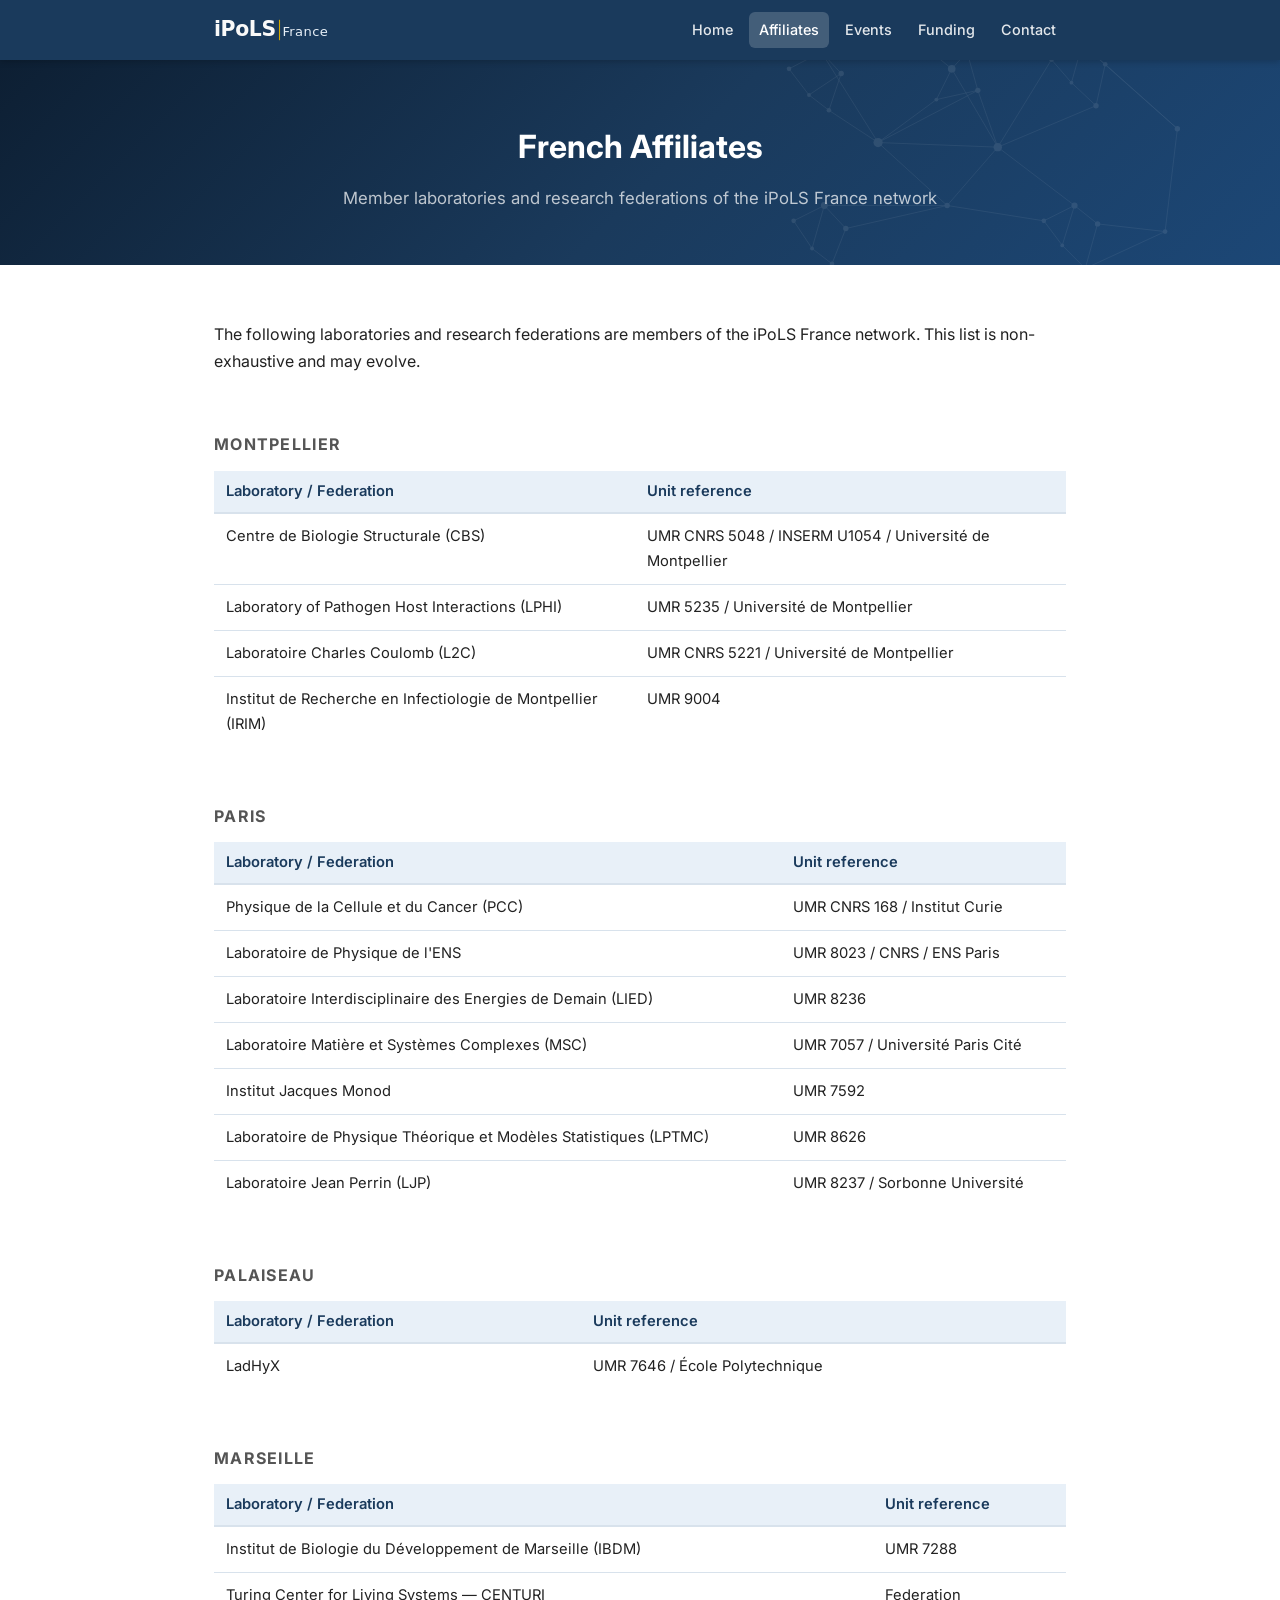
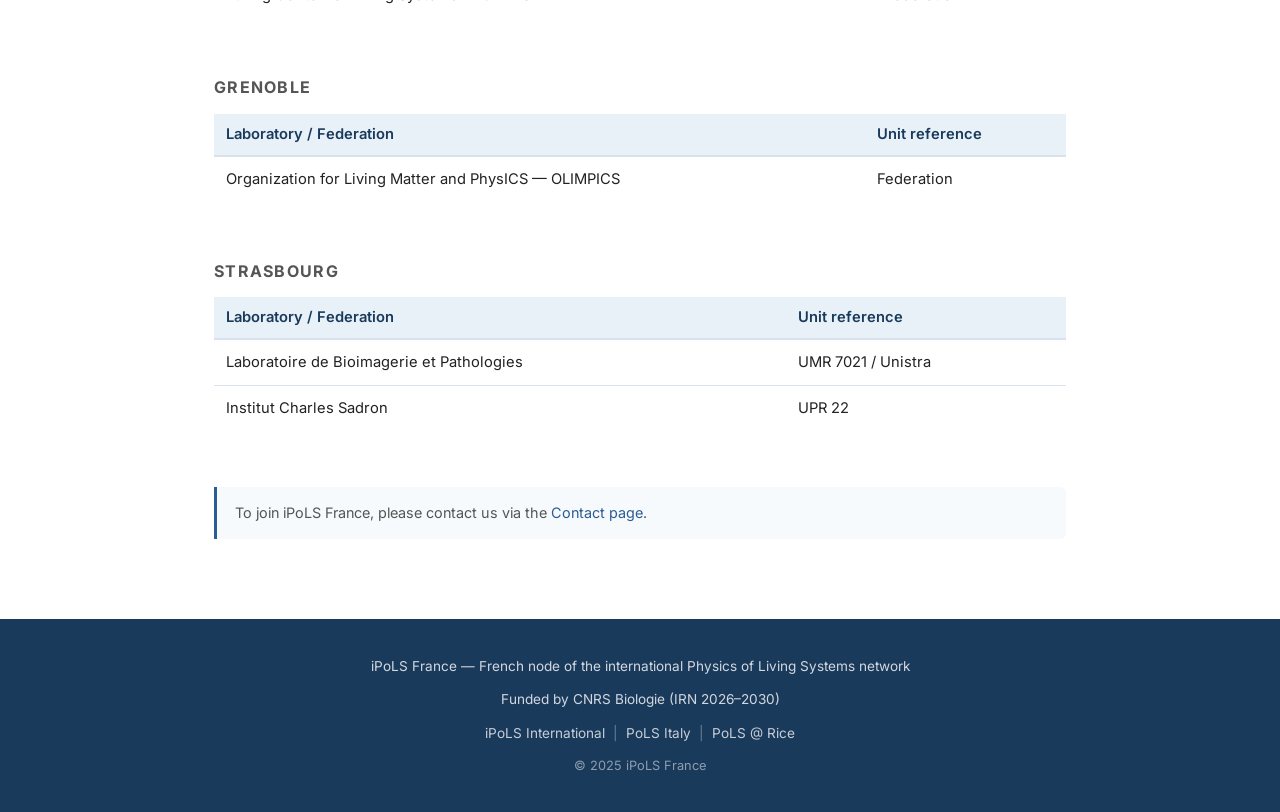
==== affiliates.html @ 7dacf01f "v1.0" ====
<!DOCTYPE html>
<html lang="en">
<head>
  <meta charset="UTF-8">
  <meta name="viewport" content="width=device-width, initial-scale=1.0">
  <title>Affiliates — iPoLS France</title>
  <meta name="description" content="Laboratories and research federations members of the iPoLS France network.">
  <link rel="stylesheet" href="style.css">
</head>
<body>

<header>
  <div class="nav-inner">
    <!-- Logo to be added: replace the text 'iPoLS France' in the header with an <img> tag once the logo is ready
    <a href="index.html" class="site-name">iPoLS France</a> -->
    <a href="index.html" class="site-name">
      <img src="assets/logo.svg" alt="iPoLS France" height="32">
    </a>
    <button class="nav-toggle" aria-label="Toggle navigation" onclick="this.nextElementSibling.classList.toggle('open')">
      <span></span><span></span><span></span>
    </button>
    <nav>
      <a href="index.html">Home</a>
      <a href="affiliates.html" class="active">Affiliates</a>
      <a href="events.html">Events</a>
      <a href="funding.html">Funding</a>
      <a href="contact.html">Contact</a>
    </nav>
  </div>
</header>

<div class="page-hero">
  <div class="hero-content">
    <h1>French Affiliates</h1>
    <p class="subtitle">Member laboratories and research federations of the iPoLS France network</p>
  </div>
</div>

<main>
  <div class="container">

    <section>
      <p>
        The following laboratories and research federations are members of the iPoLS France
        network. This list is non-exhaustive and may evolve.
      </p>
    </section>

    <!-- Montpellier -->
    <section>
      <div class="city-group">
        <div class="city-heading">Montpellier</div>
        <table class="affiliate-table">
          <thead>
            <tr>
              <th>Laboratory / Federation</th>
              <th>Unit reference</th>
              <!-- <th>Contact</th> -->
            </tr>
          </thead>
          <tbody>
            <tr>
              <td>Centre de Biologie Structurale (CBS)</td>
              <td>UMR CNRS 5048 / INSERM U1054 / Université de Montpellier</td>
              <!-- <td>Luca Ciandrini <span class="coordinator-badge">coordinator</span></td> -->
            </tr>
            <tr>
              <td>Laboratory of Pathogen Host Interactions (LPHI)</td>
              <td>UMR 5235 / Université de Montpellier</td>
              <!-- <td></td> -->
            </tr>
            <tr>
              <td>Laboratoire Charles Coulomb (L2C)</td>
              <td>UMR CNRS 5221 / Université de Montpellier</td>
              <!-- <td></td> -->
            </tr>
            <tr>
              <td>Institut de Recherche en Infectiologie de Montpellier (IRIM)</td>
              <td>UMR 9004</td>
              <!-- <td></td> -->
            </tr>
          </tbody>
        </table>
      </div>
    </section>

    <!-- Paris -->
    <section>
      <div class="city-group">
        <div class="city-heading">Paris</div>
        <table class="affiliate-table">
          <thead>
            <tr>
              <th>Laboratory / Federation</th>
              <th>Unit reference</th>
              <!-- <th>Contact</th> -->
            </tr>
          </thead>
          <tbody>
            <tr>
              <td>Physique de la Cellule et du Cancer (PCC)</td>
              <td>UMR CNRS 168 / Institut Curie</td>
              <!-- <td></td> -->
            </tr>
            <tr>
              <td>Laboratoire de Physique de l'ENS</td>
              <td>UMR 8023 / CNRS / ENS Paris</td>
              <!-- <td></td> -->
            </tr>
            <tr>
              <td>Laboratoire Interdisciplinaire des Energies de Demain (LIED)</td>
              <td>UMR 8236</td>
              <!-- <td></td> -->
            </tr>
            <tr>
              <td>Laboratoire Matière et Systèmes Complexes (MSC)</td>
              <td>UMR 7057 / Université Paris Cité</td>
              <!-- <td></td> -->
            </tr>
            <tr>
              <td>Institut Jacques Monod</td>
              <td>UMR 7592</td>
              <!-- <td></td> -->
            </tr>
            <tr>
              <td>Laboratoire de Physique Théorique et Modèles Statistiques (LPTMC)</td>
              <td>UMR 8626</td>
              <!-- <td></td> -->
            </tr>
            <tr>
              <td>Laboratoire Jean Perrin (LJP)</td>
              <td>UMR 8237 / Sorbonne Université</td>
              <!-- <td></td> -->
            </tr>
          </tbody>
        </table>
      </div>
    </section>

    <!-- Palaiseau -->
    <section>
      <div class="city-group">
        <div class="city-heading">Palaiseau</div>
        <table class="affiliate-table">
          <thead>
            <tr>
              <th>Laboratory / Federation</th>
              <th>Unit reference</th>
              <!-- <th>Contact</th> -->
            </tr>
          </thead>
          <tbody>
            <tr>
              <td>LadHyX</td>
              <td>UMR 7646 / École Polytechnique</td>
              <!-- <td></td> -->
            </tr>
          </tbody>
        </table>
      </div>
    </section>

    <!-- Marseille -->
    <section>
      <div class="city-group">
        <div class="city-heading">Marseille</div>
        <table class="affiliate-table">
          <thead>
            <tr>
              <th>Laboratory / Federation</th>
              <th>Unit reference</th>
              <!-- <th>Contact</th> -->
            </tr>
          </thead>
          <tbody>
            <tr>
              <td>Institut de Biologie du Développement de Marseille (IBDM)</td>
              <td>UMR 7288</td>
              <!-- <td></td> -->
            </tr>
            <tr>
              <td>Turing Center for Living Systems — CENTURI</td>
              <td>Federation</td>
              <!-- <td></td> -->
            </tr>
          </tbody>
        </table>
      </div>
    </section>

    <!-- Grenoble -->
    <section>
      <div class="city-group">
        <div class="city-heading">Grenoble</div>
        <table class="affiliate-table">
          <thead>
            <tr>
              <th>Laboratory / Federation</th>
              <th>Unit reference</th>
              <!-- <th>Contact</th> -->
            </tr>
          </thead>
          <tbody>
            <tr>
              <td>Organization for Living Matter and PhysICS — OLIMPICS</td>
              <td>Federation</td>
              <!-- <td></td> -->
            </tr>
          </tbody>
        </table>
      </div>
    </section>

    <!-- Strasbourg -->
    <section>
      <div class="city-group">
        <div class="city-heading">Strasbourg</div>
        <table class="affiliate-table">
          <thead>
            <tr>
              <th>Laboratory / Federation</th>
              <th>Unit reference</th>
              <!-- <th>Contact</th> -->
            </tr>
          </thead>
          <tbody>
            <tr>
              <td>Laboratoire de Bioimagerie et Pathologies</td>
              <td>UMR 7021 / Unistra</td>
              <!-- <td></td> -->
            </tr>
            <tr>
              <td>Institut Charles Sadron</td>
              <td>UPR 22</td>
              <!-- <td></td> -->
            </tr>
          </tbody>
        </table>
      </div>
    </section>

    <!-- Bottom note -->
    <section>
      <div class="affiliates-note">
        To join iPoLS France, please contact us via the <a href="contact.html">Contact page</a>.
      </div>
    </section>

  </div>
</main>

<footer>
  <div class="footer-inner">
    <div>iPoLS France — French node of the international Physics of Living Systems network</div>
    <div>Funded by CNRS Biologie (IRN 2026–2030)</div>
    <div class="footer-links">
      <a href="https://ipolsnetwork.web.illinois.edu/" target="_blank" rel="noopener">iPoLS International</a>
      <span class="footer-sep">|</span>
      <a href="http://pols_italy.unimi.it" target="_blank" rel="noopener">PoLS Italy</a>
      <span class="footer-sep">|</span>
      <a href="https://pols.rice.edu/" target="_blank" rel="noopener">PoLS @ Rice</a>
    </div>
    <div class="footer-copy">© 2025 iPoLS France</div>
  </div>
</footer>

</body>
</html>
---- style.css ----
/* =============================================================
   iPoLS France — Shared Stylesheet
   ============================================================= */

@import url('https://fonts.googleapis.com/css2?family=Inter:wght@300;400;500;600;700&display=swap');

/* ----- Reset & base ----- */
*, *::before, *::after {
  box-sizing: border-box;
  margin: 0;
  padding: 0;
}

:root {
  --accent:       #1a3a5c;
  --accent-light: #2b5c94;
  --accent-pale:  #e8f0f8;
  --text:         #222;
  --muted:        #555;
  --border:       #d8e2ec;
  --bg:           #fff;
  --card-bg:      #f7fafd;
  --radius:       6px;
  --max-width:    900px;
  --nav-height:   60px;
}

html {
  scroll-behavior: smooth;
}

body {
  font-family: 'Inter', system-ui, -apple-system, sans-serif;
  font-size: 16px;
  line-height: 1.7;
  color: var(--text);
  background: var(--bg);
}

a {
  color: var(--accent-light);
  text-decoration: none;
}
a:hover {
  text-decoration: underline;
  color: var(--accent);
}

img {
  max-width: 100%;
  display: block;
}

/* ----- Layout wrapper ----- */
.container {
  max-width: var(--max-width);
  margin: 0 auto;
  padding: 0 24px;
}

/* =============================================================
   HEADER / NAV
   ============================================================= */
header {
  background: var(--accent);
  color: #fff;
  position: sticky;
  top: 0;
  z-index: 100;
  box-shadow: 0 2px 6px rgba(0,0,0,.18);
}

.nav-inner {
  display: flex;
  align-items: center;
  justify-content: space-between;
  height: var(--nav-height);
  max-width: var(--max-width);
  margin: 0 auto;
  padding: 0 24px;
}

.site-name {
  font-size: 1.15rem;
  font-weight: 700;
  letter-spacing: .02em;
  color: #fff;
  white-space: nowrap;
}
.site-name:hover {
  text-decoration: none;
  opacity: .9;
}

nav {
  display: flex;
  gap: 6px;
  align-items: center;
}

nav a {
  color: rgba(255,255,255,.88);
  font-size: .9rem;
  font-weight: 500;
  padding: 6px 10px;
  border-radius: var(--radius);
  transition: background .15s, color .15s;
}
nav a:hover,
nav a.active {
  background: rgba(255,255,255,.18);
  color: #fff;
  text-decoration: none;
}

/* hamburger — hidden by default */
.nav-toggle {
  display: none;
  flex-direction: column;
  gap: 5px;
  cursor: pointer;
  padding: 4px;
  background: none;
  border: none;
}
.nav-toggle span {
  display: block;
  width: 24px;
  height: 2px;
  background: #fff;
  border-radius: 2px;
  transition: transform .2s;
}

/* =============================================================
   PAGE HERO
   ============================================================= */
.page-hero {
  background: linear-gradient(135deg, #0d1f33 0%, var(--accent) 52%, #1c4776 100%);
  padding: 60px 24px 52px;
  text-align: center;
  position: relative;
  overflow: hidden;
}

/* SVG network decoration — sits behind text via ::after pseudo-element.
   Swap the background-image URL to use a different illustration. */
.page-hero::after {
  content: '';
  position: absolute;
  right: -4%;
  top: -25%;
  width: 54%;
  height: 150%;
  background-image: url('assets/network-deco.svg');
  background-repeat: no-repeat;
  background-size: contain;
  background-position: center;
  opacity: .09;
  pointer-events: none;
}

/* wraps the visible text above the decoration layer */
.hero-content {
  position: relative;
  z-index: 1;
}

.page-hero h1 {
  font-size: 2rem;
  font-weight: 700;
  color: #fff;
  margin-bottom: 10px;
}

.page-hero .subtitle {
  font-size: 1.05rem;
  color: rgba(255,255,255,.72);
  font-weight: 400;
}

/* ── Home page: taller hero, more visible decoration ── */
.page-hero.home-hero {
  padding: 96px 24px 84px;
}

.page-hero.home-hero::after {
  width: 60%;
  height: 165%;
  opacity: .14;
  right: -3%;
  top: -32%;
}

.page-hero.home-hero h1 {
  font-size: 2.6rem;
  margin-bottom: 14px;
}

/* small pill badge above the main title */
.hero-badge {
  display: inline-block;
  background: rgba(255,255,255,.1);
  border: 1px solid rgba(255,255,255,.22);
  color: rgba(255,255,255,.85);
  font-size: .72rem;
  font-weight: 600;
  letter-spacing: .09em;
  text-transform: uppercase;
  padding: 4px 14px;
  border-radius: 20px;
  margin-bottom: 22px;
}

/* ── Photo hero variant (optional — add class="page-hero photo-hero")
   Set --hero-img to a URL when you have a real photo:
   style="--hero-img: url('assets/meeting-2026.jpg')"
   ────────────────────────────────────────────────── */
.page-hero.photo-hero {
  background-image: var(--hero-img, none);
  background-size: cover;
  background-position: center;
}
.page-hero.photo-hero::before {
  content: '';
  position: absolute;
  inset: 0;
  background: rgba(10, 22, 38, .62);
  z-index: 0;
}

/* =============================================================
   MAIN CONTENT
   ============================================================= */
main {
  padding: 56px 0 80px;
}

section {
  margin-bottom: 56px;
}
section:last-child {
  margin-bottom: 0;
}

h2 {
  font-size: 1.35rem;
  font-weight: 600;
  color: var(--accent);
  margin-bottom: 20px;
  padding-bottom: 8px;
  border-bottom: 2px solid var(--accent-pale);
}

h3 {
  font-size: 1.05rem;
  font-weight: 600;
  color: var(--accent);
  margin-bottom: 6px;
}

p {
  margin-bottom: 14px;
  color: var(--text);
}
p:last-child {
  margin-bottom: 0;
}

/* =============================================================
   HOME — WELCOME SECTION
   ============================================================= */
.welcome-text {
  max-width: 720px;
}

/* =============================================================
   HOME — NETWORK CARDS
   ============================================================= */
.network-cards {
  display: grid;
  grid-template-columns: repeat(3, 1fr);
  gap: 20px;
}

.network-card {
  display: flex;
  flex-direction: column;
  justify-content: center;
  align-items: center;
  text-align: center;
  padding: 28px 20px;
  background: var(--card-bg);
  border: 1px solid var(--border);
  border-top: 3px solid var(--accent-light);
  border-radius: var(--radius);
  color: var(--accent);
  font-weight: 600;
  font-size: .95rem;
  box-shadow: 0 1px 4px rgba(26,58,92,.06);
  transition: border-color .15s, box-shadow .2s, background .15s, transform .15s;
  line-height: 1.4;
}

.network-card:hover {
  text-decoration: none;
  background: var(--accent-pale);
  border-color: var(--accent-light);
  border-top-color: var(--accent);
  box-shadow: 0 6px 20px rgba(26,58,92,.14);
  transform: translateY(-2px);
}

.network-card .card-arrow {
  display: block;
  margin-top: 10px;
  font-size: .8rem;
  font-weight: 400;
  color: var(--accent-light);
}

/* =============================================================
   AFFILIATES — CITY GROUPS
   ============================================================= */
.city-group {
  margin-bottom: 36px;
}

.city-heading {
  font-size: 1rem;
  font-weight: 700;
  text-transform: uppercase;
  letter-spacing: .08em;
  color: var(--muted);
  margin-bottom: 12px;
}

.affiliate-table {
  width: 100%;
  border-collapse: collapse;
  font-size: .92rem;
}

.affiliate-table th {
  text-align: left;
  font-weight: 600;
  color: var(--accent);
  padding: 8px 12px;
  background: var(--accent-pale);
  border-bottom: 2px solid var(--border);
}

.affiliate-table td {
  padding: 10px 12px;
  border-bottom: 1px solid var(--border);
  vertical-align: top;
}

.affiliate-table tr:last-child td {
  border-bottom: none;
}

.affiliate-table tr:hover td {
  background: var(--card-bg);
}

.coordinator-badge {
  display: inline-block;
  font-size: .75rem;
  font-weight: 600;
  background: var(--accent);
  color: #fff;
  border-radius: 20px;
  padding: 1px 8px;
  margin-left: 6px;
  vertical-align: middle;
  white-space: nowrap;
}

.affiliates-note {
  margin-top: 32px;
  padding: 14px 18px;
  background: var(--card-bg);
  border-left: 3px solid var(--accent-light);
  border-radius: 0 var(--radius) var(--radius) 0;
  font-size: .9rem;
  color: var(--muted);
}

/* =============================================================
   EVENTS
   ============================================================= */
.event-placeholder {
  padding: 28px 24px;
  background: var(--card-bg);
  border: 1px dashed var(--border);
  border-radius: var(--radius);
  color: var(--muted);
  font-style: italic;
}

.event-note {
  margin-top: 12px;
  font-size: .88rem;
  color: var(--muted);
}

.event-list {
  list-style: none;
  display: flex;
  flex-direction: column;
  gap: 14px;
}

.event-item {
  display: grid;
  grid-template-columns: 64px 1fr;
  gap: 16px;
  align-items: start;
  padding: 16px 20px;
  background: var(--card-bg);
  border: 1px solid var(--border);
  border-left: 3px solid var(--accent-light);
  border-radius: var(--radius);
  box-shadow: 0 1px 4px rgba(26,58,92,.05);
  transition: box-shadow .2s, border-left-color .15s;
}
.event-item:hover {
  box-shadow: 0 4px 14px rgba(26,58,92,.1);
  border-left-color: var(--accent);
}

.event-year {
  font-size: 1.1rem;
  font-weight: 700;
  color: var(--accent);
  padding-top: 2px;
}

.event-title {
  font-weight: 600;
  color: var(--text);
}

.event-meta {
  font-size: .88rem;
  color: var(--muted);
  margin-top: 2px;
}

.event-deadline {
  font-size: .85rem;
  font-weight: 600;
  color: #c0392b;
  margin-top: 5px;
}

.btn-muted {
  background: var(--border);
  color: var(--muted);
  cursor: default;
  box-shadow: none;
}
.btn-muted:hover {
  background: var(--border);
  color: var(--muted);
  box-shadow: none;
  text-decoration: none;
}

/* =============================================================
   PUBLICATIONS (community.html)
   ============================================================= */
.pub-list {
  list-style: none;
  display: flex;
  flex-direction: column;
  gap: 18px;
}

.pub-item {
  padding: 16px 20px;
  background: var(--card-bg);
  border: 1px solid var(--border);
  border-radius: var(--radius);
  font-size: .92rem;
  line-height: 1.6;
}

.pub-authors {
  color: var(--muted);
}

.pub-title {
  font-weight: 600;
  color: var(--text);
  margin: 2px 0;
}

.pub-journal {
  color: var(--muted);
}

.pub-note {
  margin-top: 6px;
  font-size: .82rem;
  color: var(--accent-light);
  font-style: italic;
}

/* =============================================================
   FUNDING
   ============================================================= */
.funding-scheme {
  padding: 32px 28px;
  background: var(--card-bg);
  border: 1px solid var(--border);
  border-radius: var(--radius);
  margin-bottom: 32px;
}

.funding-scheme h2 {
  border-bottom-color: var(--border);
  font-size: 1.2rem;
}

.funding-scheme .scheme-intro {
  color: var(--muted);
  font-size: .93rem;
  margin-bottom: 20px;
}

.fields-list {
  list-style: none;
  display: flex;
  flex-direction: column;
  gap: 6px;
  margin-bottom: 24px;
  font-size: .88rem;
}

.fields-list li::before {
  content: "•";
  color: var(--accent-light);
  margin-right: 8px;
}

.fields-group {
  margin-bottom: 8px;
}

.fields-group-title {
  font-size: .8rem;
  font-weight: 700;
  text-transform: uppercase;
  letter-spacing: .06em;
  color: var(--muted);
  margin-bottom: 4px;
}

.form-placeholder {
  padding: 16px 18px;
  background: #fffbe6;
  border: 1px dashed #d4a800;
  border-radius: var(--radius);
  font-size: .88rem;
  color: #7a5c00;
  margin-bottom: 20px;
}

.btn {
  display: inline-block;
  padding: 10px 22px;
  background: var(--accent);
  color: #fff;
  font-weight: 600;
  font-size: .9rem;
  border-radius: var(--radius);
  border: none;
  cursor: pointer;
  transition: background .15s, box-shadow .15s;
}
.btn:hover {
  background: var(--accent-light);
  text-decoration: none;
  color: #fff;
  box-shadow: 0 3px 10px rgba(26,58,92,.2);
}

.funding-bottom-note {
  margin-top: 12px;
  padding: 14px 18px;
  background: var(--card-bg);
  border-left: 3px solid var(--border);
  border-radius: 0 var(--radius) var(--radius) 0;
  font-size: .88rem;
  color: var(--muted);
}

/* =============================================================
   CONTACT
   ============================================================= */
.contact-card {
  display: inline-block;
  padding: 28px 32px;
  background: var(--card-bg);
  border: 1px solid var(--border);
  border-radius: var(--radius);
  min-width: 320px;
}

.contact-card .contact-name {
  font-size: 1.1rem;
  font-weight: 700;
  color: var(--accent);
  margin-bottom: 4px;
}

.contact-card .contact-inst {
  font-size: .9rem;
  color: var(--muted);
  margin-bottom: 16px;
  line-height: 1.5;
}

.contact-row {
  display: flex;
  align-items: baseline;
  gap: 8px;
  margin-bottom: 8px;
  font-size: .92rem;
}

.contact-label {
  font-weight: 600;
  color: var(--accent);
  min-width: 52px;
}

.contact-note {
  margin-top: 32px;
  font-size: .9rem;
  color: var(--muted);
  max-width: 560px;
}

/* =============================================================
   FOOTER
   ============================================================= */
footer {
  background: var(--accent);
  color: rgba(255,255,255,.8);
  padding: 36px 24px;
  font-size: .85rem;
}

.footer-inner {
  max-width: var(--max-width);
  margin: 0 auto;
  display: flex;
  flex-direction: column;
  gap: 10px;
  align-items: center;
  text-align: center;
}

.footer-links {
  display: flex;
  gap: 4px;
  flex-wrap: wrap;
  justify-content: center;
  align-items: center;
}

.footer-links a {
  color: rgba(255,255,255,.75);
  transition: color .15s;
}
.footer-links a:hover {
  color: #fff;
  text-decoration: underline;
}

.footer-sep {
  color: rgba(255,255,255,.35);
  margin: 0 4px;
}

.footer-copy {
  color: rgba(255,255,255,.5);
  font-size: .8rem;
}

/* =============================================================
   RESPONSIVE
   ============================================================= */
@media (max-width: 700px) {
  .nav-toggle {
    display: flex;
  }

  nav {
    display: none;
    flex-direction: column;
    align-items: stretch;
    position: absolute;
    top: var(--nav-height);
    left: 0;
    right: 0;
    background: var(--accent);
    padding: 8px 16px 16px;
    box-shadow: 0 4px 10px rgba(0,0,0,.2);
    gap: 2px;
  }

  nav.open {
    display: flex;
  }

  nav a {
    padding: 10px 14px;
    font-size: .95rem;
  }

  .network-cards {
    grid-template-columns: 1fr;
  }

  .event-item {
    grid-template-columns: 1fr;
    gap: 4px;
  }

  .funding-scheme {
    padding: 22px 18px;
  }

  .contact-card {
    min-width: unset;
    width: 100%;
  }

  .page-hero h1 {
    font-size: 1.55rem;
  }

  .page-hero.home-hero h1 {
    font-size: 1.75rem;
  }

  .page-hero::after {
    width: 80%;
    right: -10%;
    opacity: .06;
  }

  .network-card {
    transform: none !important;
  }

  .affiliate-table {
    font-size: .82rem;
  }

  .affiliate-table th,
  .affiliate-table td {
    padding: 8px 8px;
  }
}

@media (max-width: 480px) {
  .page-hero {
    padding: 40px 16px 34px;
  }

  .page-hero.home-hero {
    padding: 60px 16px 50px;
  }

  main {
    padding: 36px 0 60px;
  }

  .container {
    padding: 0 16px;
  }
}
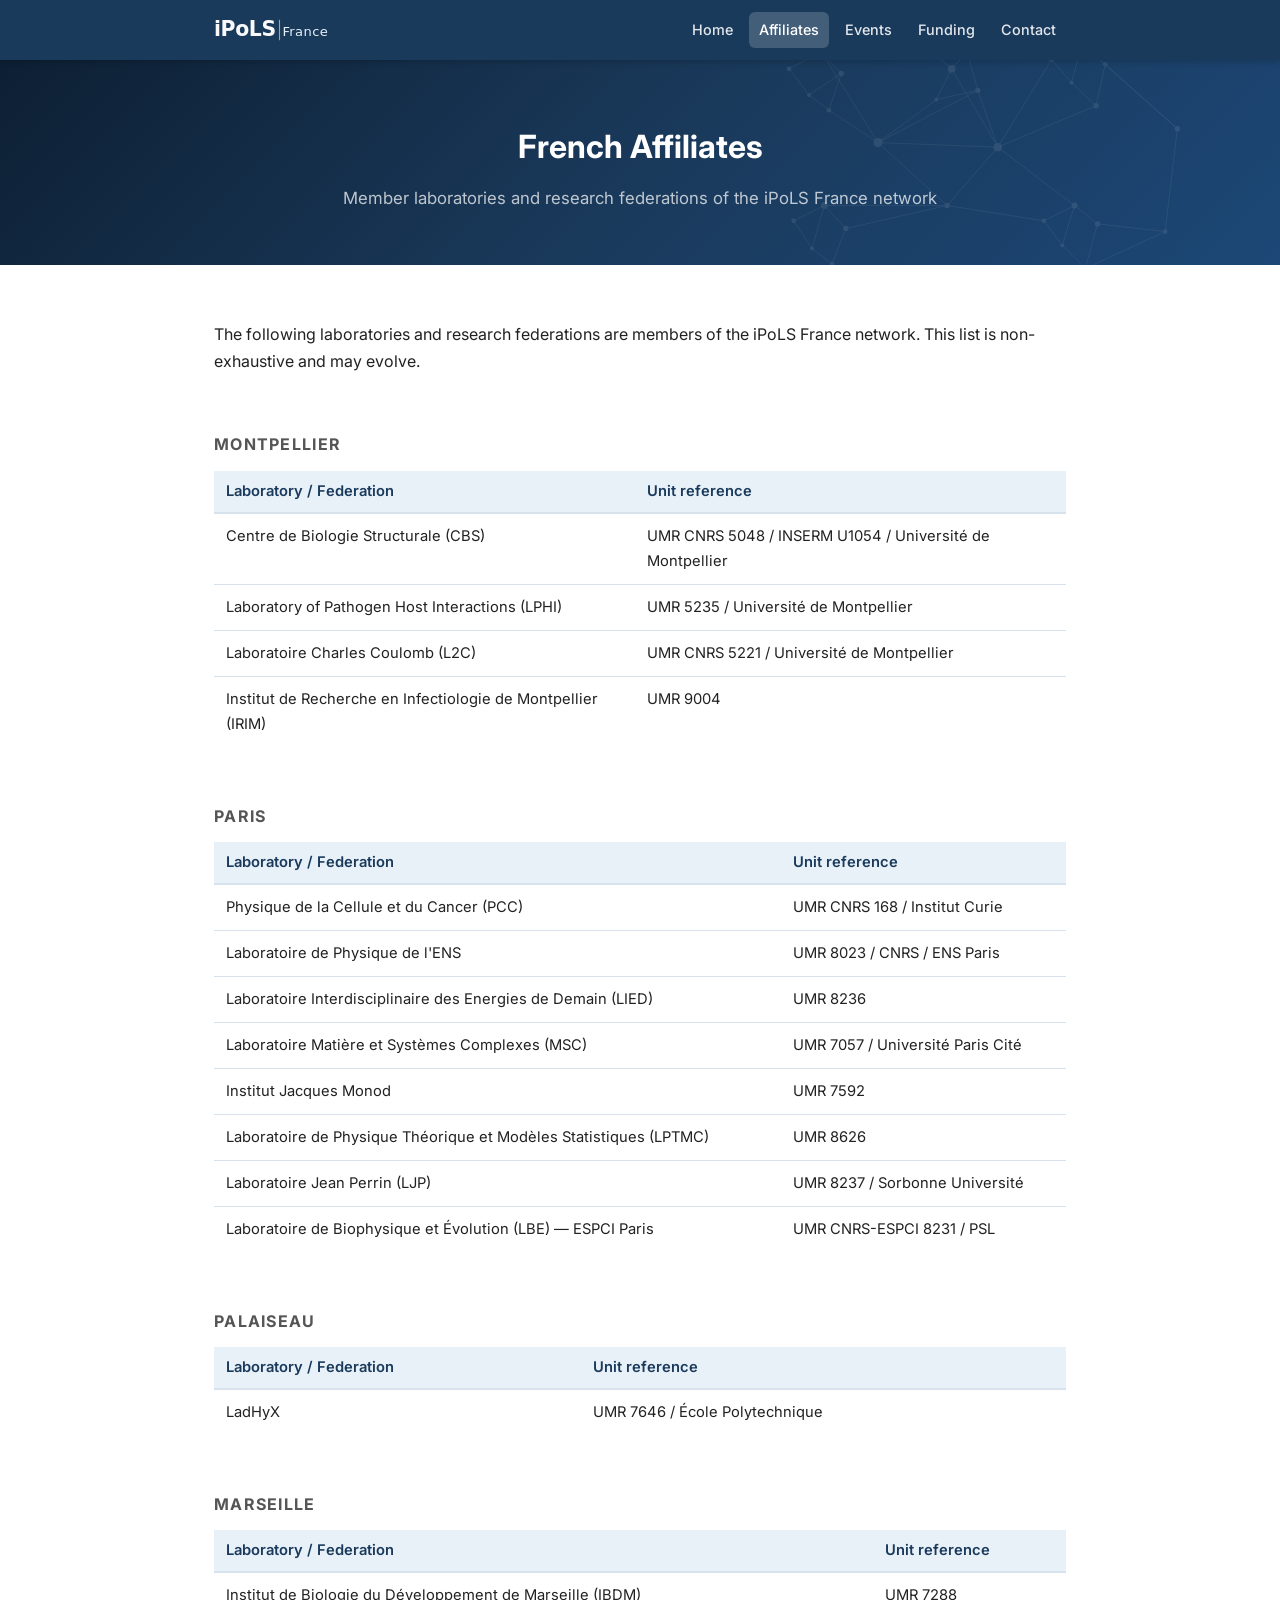
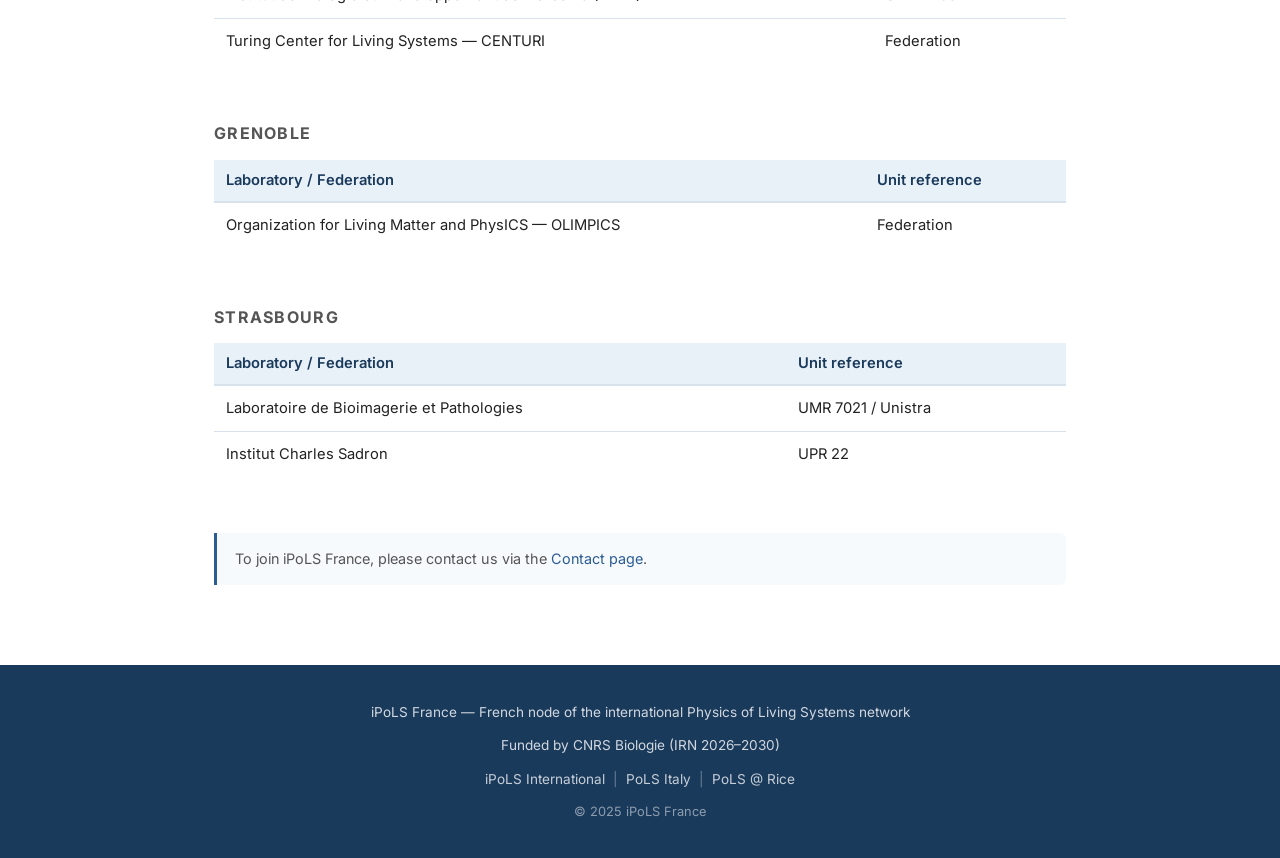
==== commit d8ff6b56: "updated Montpellier event 2022" ====
--- a/affiliates.html
+++ b/affiliates.html
@@ -132,6 +132,11 @@
               <td>UMR 8237 / Sorbonne Université</td>
               <!-- <td></td> -->
             </tr>
+            <tr>
+              <td>Laboratoire de Biophysique et Évolution (LBE) — ESPCI Paris</td>
+              <td>UMR CNRS-ESPCI 8231 / PSL</td>
+              <!-- <td></td> -->
+            </tr>
           </tbody>
         </table>
       </div>
--- a/style.css
+++ b/style.css
@@ -469,6 +469,189 @@
 }
 
 /* =============================================================
+   MEETING PAGES (meeting-*.html)
+   ============================================================= */
+.back-link {
+  display: inline-flex;
+  align-items: center;
+  gap: 6px;
+  color: var(--accent-light);
+  font-size: .88rem;
+  font-weight: 500;
+  margin-bottom: 32px;
+}
+.back-link:hover {
+  color: var(--accent);
+  text-decoration: none;
+}
+.back-link::before {
+  content: '←';
+}
+
+.meeting-facts {
+  display: flex;
+  gap: 0;
+  flex-wrap: wrap;
+  margin-bottom: 36px;
+  border: 1px solid var(--border);
+  border-radius: var(--radius);
+  overflow: hidden;
+}
+
+.meeting-fact {
+  flex: 1;
+  min-width: 120px;
+  padding: 18px 20px;
+  background: var(--card-bg);
+  border-right: 1px solid var(--border);
+  text-align: center;
+}
+.meeting-fact:last-child {
+  border-right: none;
+}
+
+.fact-value {
+  font-size: 1.4rem;
+  font-weight: 700;
+  color: var(--accent);
+  line-height: 1.1;
+}
+
+.fact-label {
+  font-size: .75rem;
+  text-transform: uppercase;
+  letter-spacing: .07em;
+  color: var(--muted);
+  margin-top: 4px;
+}
+
+.photo-grid {
+  display: grid;
+  grid-template-columns: repeat(2, 1fr);
+  gap: 12px;
+  margin-bottom: 6px;
+}
+
+.photo-grid.three-col {
+  grid-template-columns: repeat(3, 1fr);
+}
+
+.photo-grid img {
+  width: 100%;
+  height: 220px;
+  object-fit: cover;
+  border-radius: var(--radius);
+  border: 1px solid var(--border);
+  display: block;
+}
+
+.photo-caption {
+  font-size: .8rem;
+  color: var(--muted);
+  font-style: italic;
+  margin-bottom: 36px;
+  text-align: center;
+}
+
+.people-columns {
+  display: grid;
+  grid-template-columns: 1fr 1fr;
+  gap: 32px;
+  margin-bottom: 8px;
+}
+
+.people-list {
+  list-style: none;
+  display: flex;
+  flex-direction: column;
+  gap: 10px;
+}
+
+.people-list li {
+  padding-bottom: 10px;
+  border-bottom: 1px solid var(--border);
+  font-size: .9rem;
+}
+.people-list li:last-child {
+  border-bottom: none;
+}
+
+.person-name {
+  font-weight: 600;
+  color: var(--text);
+}
+
+.person-affil {
+  color: var(--muted);
+  font-size: .83rem;
+  margin-top: 1px;
+}
+
+.download-box {
+  display: flex;
+  align-items: center;
+  gap: 20px;
+  padding: 20px 24px;
+  background: var(--accent-pale);
+  border: 1px solid var(--border);
+  border-radius: var(--radius);
+  flex-wrap: wrap;
+}
+
+.download-box p {
+  margin: 0;
+  font-size: .92rem;
+  color: var(--muted);
+  flex: 1;
+  min-width: 160px;
+}
+
+.download-btn {
+  display: inline-flex;
+  align-items: center;
+  gap: 8px;
+  padding: 10px 22px;
+  background: var(--accent);
+  color: #fff;
+  font-weight: 600;
+  font-size: .9rem;
+  border-radius: var(--radius);
+  white-space: nowrap;
+  transition: background .15s, box-shadow .15s;
+}
+.download-btn:hover {
+  background: var(--accent-light);
+  color: #fff;
+  text-decoration: none;
+  box-shadow: 0 3px 10px rgba(26,58,92,.2);
+}
+
+@media (max-width: 650px) {
+  .photo-grid,
+  .photo-grid.three-col {
+    grid-template-columns: 1fr;
+  }
+  .photo-grid img {
+    height: 200px;
+  }
+  .people-columns {
+    grid-template-columns: 1fr;
+    gap: 20px;
+  }
+  .meeting-facts {
+    flex-direction: column;
+  }
+  .meeting-fact {
+    border-right: none;
+    border-bottom: 1px solid var(--border);
+    padding: 14px 20px;
+  }
+  .meeting-fact:last-child {
+    border-bottom: none;
+  }
+}
+
+/* =============================================================
    PUBLICATIONS (community.html)
    ============================================================= */
 .pub-list {
